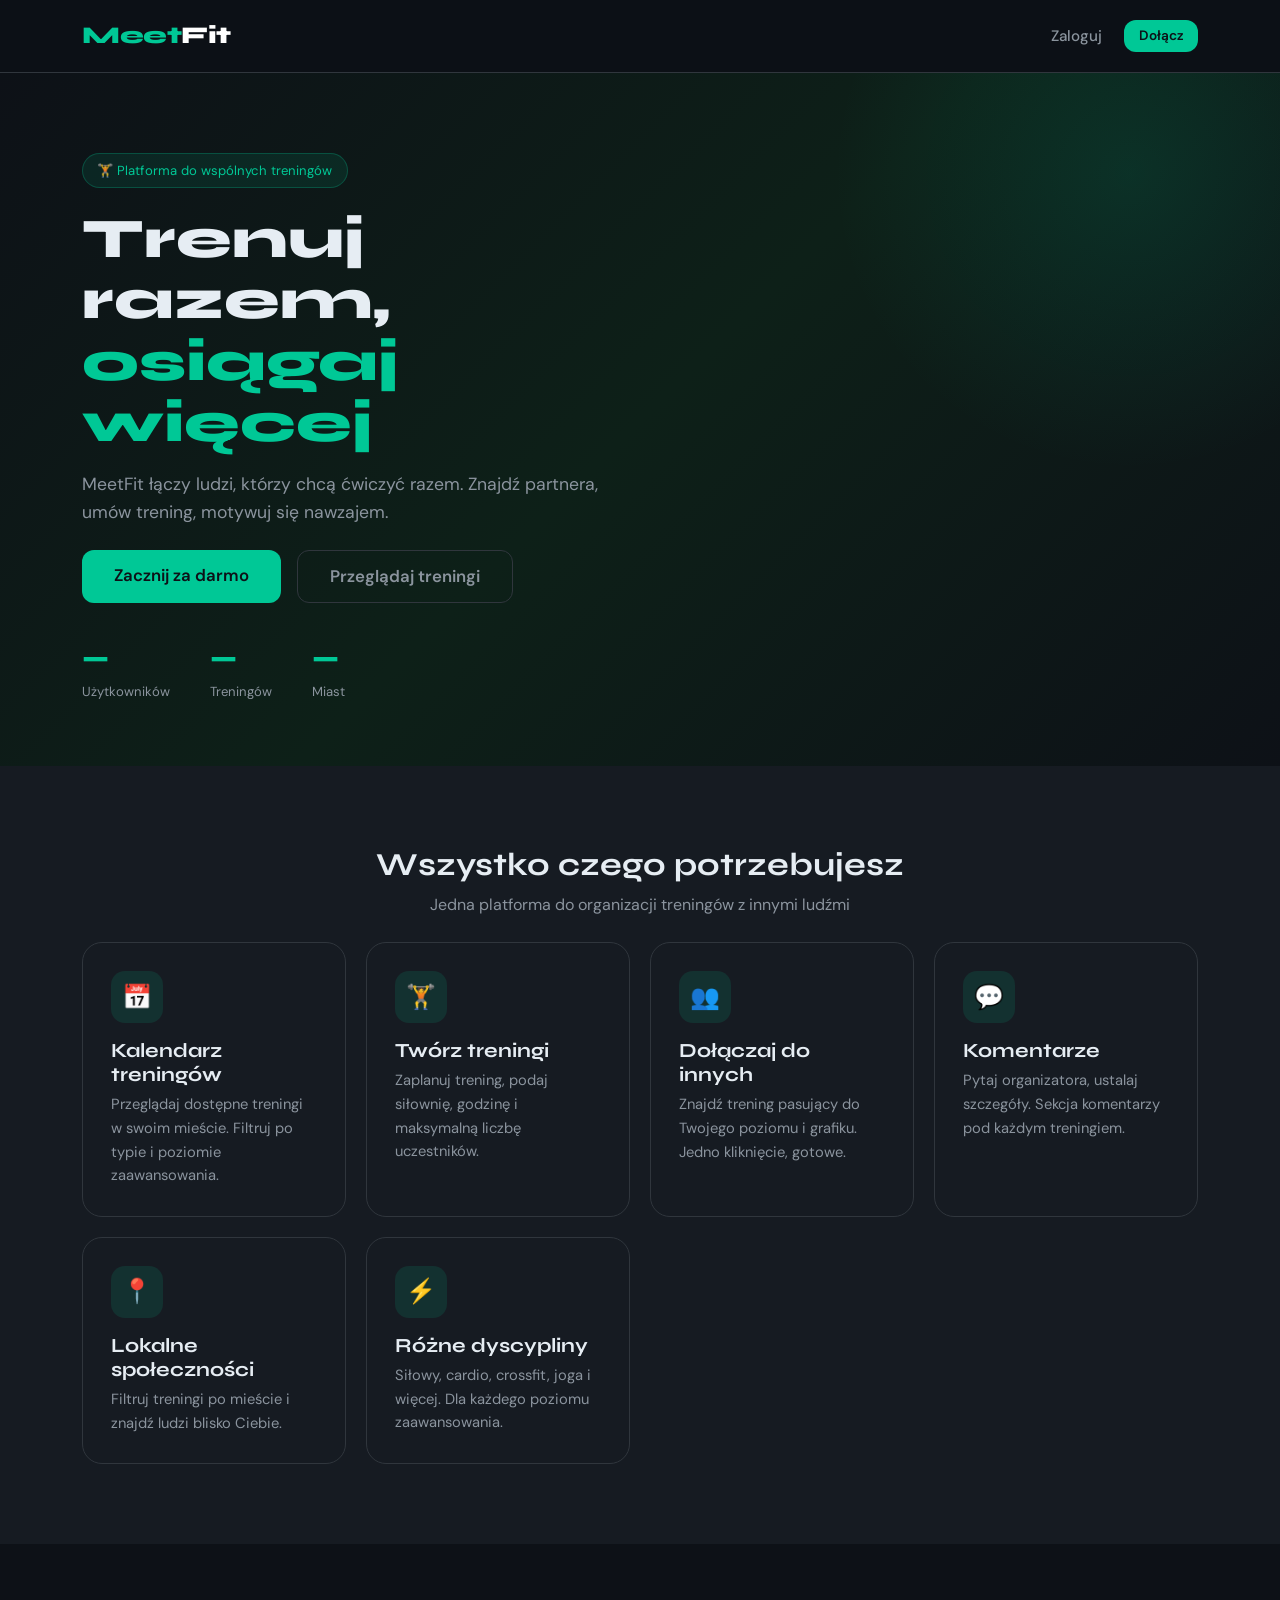
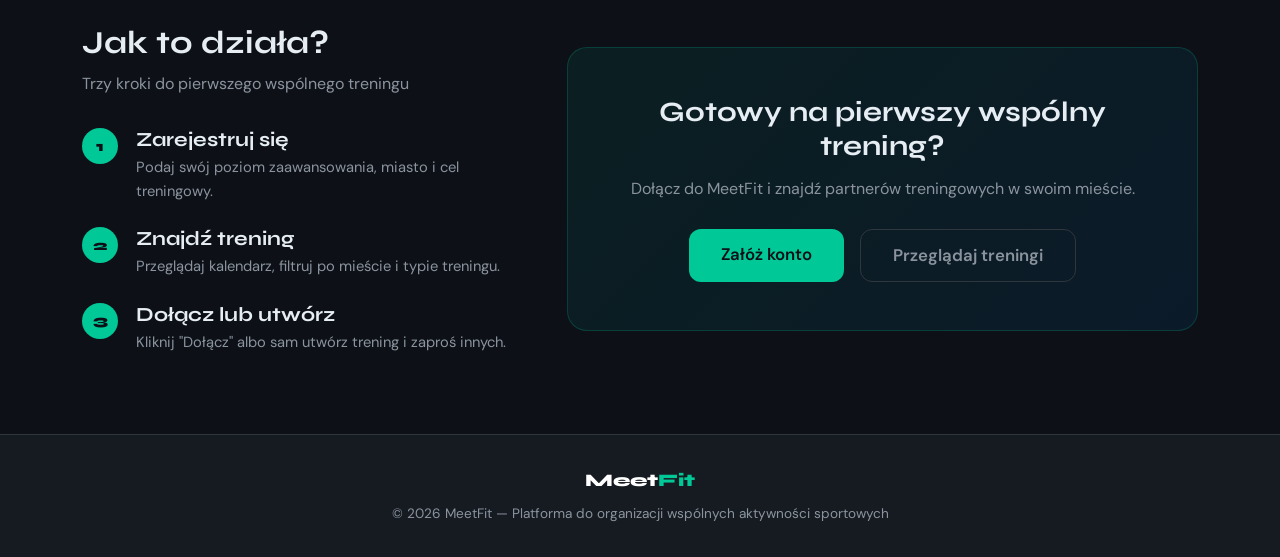
==== templates/index.html @ 0c9448d2 "Projekt zaliczeniowy ZPI - MeetFit" ====
<!DOCTYPE html>
<html lang="pl">
<head>
  <meta charset="UTF-8">
  <meta name="viewport" content="width=device-width, initial-scale=1.0">
  <title>MeetFit — Znajdź partnera treningowego</title>
  <link href="https://cdn.jsdelivr.net/npm/bootstrap@5.3.0/dist/css/bootstrap.min.css" rel="stylesheet">
  <link rel="stylesheet" href="/static/style.css">
  <style>
    .features-grid { display: grid; grid-template-columns: repeat(auto-fit, minmax(260px,1fr)); gap: 1.25rem; }
    .feature-card { background: var(--card-bg); border: 1px solid var(--border); border-radius: var(--radius-lg); padding: 1.75rem; transition: all 0.25s; }
    .feature-card:hover { border-color: var(--primary); transform: translateY(-4px); box-shadow: 0 8px 32px rgba(0,200,150,0.1); }
    .feature-icon { width: 52px; height: 52px; background: rgba(0,200,150,0.12); border-radius: 14px; display: flex; align-items: center; justify-content: center; font-size: 1.5rem; margin-bottom: 1rem; }
    .feature-card h5 { font-family: 'Syne', sans-serif; margin-bottom: 0.4rem; }
    .feature-card p { color: var(--text-muted); font-size: 0.92rem; margin: 0; }
    .step-num { width: 36px; height: 36px; background: var(--primary); color: var(--dark); border-radius: 50%; display: flex; align-items: center; justify-content: center; font-family: 'Syne', sans-serif; font-weight: 800; font-size: 0.9rem; flex-shrink: 0; }
    .step-row { display: flex; gap: 1.1rem; align-items: flex-start; }
    .hero-stats { display: flex; gap: 2.5rem; flex-wrap: wrap; margin-top: 2rem; }
    .hero-stat-num { font-family: 'Syne', sans-serif; font-weight: 800; font-size: 1.8rem; color: var(--primary); }
    .hero-stat-lbl { color: var(--text-muted); font-size: 0.82rem; }
    .cta-section { background: linear-gradient(135deg, rgba(0,200,150,0.08), rgba(0,145,255,0.08)); border: 1px solid rgba(0,200,150,0.2); border-radius: var(--radius-lg); padding: 3rem 2rem; text-align: center; }
  </style>
</head>
<body>
  <nav class="navbar navbar-expand-lg" id="app-navbar"></nav>

  <!-- HERO -->
  <section class="hero">
    <div class="container">
      <div class="row align-items-center g-4">
        <div class="col-lg-6">
          <div style="display:inline-flex;align-items:center;gap:0.5rem;background:rgba(0,200,150,0.1);border:1px solid rgba(0,200,150,0.25);border-radius:999px;padding:0.35rem 0.9rem;font-size:0.82rem;color:var(--primary);margin-bottom:1.25rem;">
            🏋️ Platforma do wspólnych treningów
          </div>
          <h1>Trenuj razem,<br><span>osiągaj więcej</span></h1>
          <p class="mt-3">MeetFit łączy ludzi, którzy chcą ćwiczyć razem. Znajdź partnera, umów trening, motywuj się nawzajem.</p>
          <div class="d-flex gap-3 mt-4 flex-wrap">
            <a href="/register" class="btn btn-primary btn-lg">Zacznij za darmo</a>
            <a href="/calendar" class="btn btn-outline-secondary btn-lg">Przeglądaj treningi</a>
          </div>
          <div class="hero-stats">
            <div><div class="hero-stat-num" id="stat-users">—</div><div class="hero-stat-lbl">Użytkowników</div></div>
            <div><div class="hero-stat-num" id="stat-trainings">—</div><div class="hero-stat-lbl">Treningów</div></div>
            <div><div class="hero-stat-num" id="stat-cities">—</div><div class="hero-stat-lbl">Miast</div></div>
          </div>
        </div>
        <div class="col-lg-6">
          <div id="featured-trainings" style="display:flex;flex-direction:column;gap:0.85rem;"></div>
        </div>
      </div>
    </div>
  </section>

  <!-- FEATURES -->
  <section style="padding: 5rem 0; background: var(--dark2);">
    <div class="container">
      <div class="text-center mb-4">
        <h2>Wszystko czego potrzebujesz</h2>
        <p style="color:var(--text-muted);max-width:480px;margin:0.5rem auto 0;">Jedna platforma do organizacji treningów z innymi ludźmi</p>
      </div>
      <div class="features-grid mt-4">
        <div class="feature-card">
          <div class="feature-icon">📅</div>
          <h5>Kalendarz treningów</h5>
          <p>Przeglądaj dostępne treningi w swoim mieście. Filtruj po typie i poziomie zaawansowania.</p>
        </div>
        <div class="feature-card">
          <div class="feature-icon">🏋️</div>
          <h5>Twórz treningi</h5>
          <p>Zaplanuj trening, podaj siłownię, godzinę i maksymalną liczbę uczestników.</p>
        </div>
        <div class="feature-card">
          <div class="feature-icon">👥</div>
          <h5>Dołączaj do innych</h5>
          <p>Znajdź trening pasujący do Twojego poziomu i grafiku. Jedno kliknięcie, gotowe.</p>
        </div>
        <div class="feature-card">
          <div class="feature-icon">💬</div>
          <h5>Komentarze</h5>
          <p>Pytaj organizatora, ustalaj szczegóły. Sekcja komentarzy pod każdym treningiem.</p>
        </div>
        <div class="feature-card">
          <div class="feature-icon">📍</div>
          <h5>Lokalne społeczności</h5>
          <p>Filtruj treningi po mieście i znajdź ludzi blisko Ciebie.</p>
        </div>
        <div class="feature-card">
          <div class="feature-icon">⚡</div>
          <h5>Różne dyscypliny</h5>
          <p>Siłowy, cardio, crossfit, joga i więcej. Dla każdego poziomu zaawansowania.</p>
        </div>
      </div>
    </div>
  </section>

  <!-- JAK TO DZIAŁA -->
  <section style="padding: 5rem 0;">
    <div class="container">
      <div class="row align-items-center g-5">
        <div class="col-lg-5">
          <h2>Jak to działa?</h2>
          <p style="color:var(--text-muted);margin-top:0.5rem;">Trzy kroki do pierwszego wspólnego treningu</p>
          <div style="display:flex;flex-direction:column;gap:1.5rem;margin-top:2rem;">
            <div class="step-row">
              <div class="step-num">1</div>
              <div>
                <h5 style="margin-bottom:0.25rem;">Zarejestruj się</h5>
                <p style="color:var(--text-muted);font-size:0.92rem;margin:0;">Podaj swój poziom zaawansowania, miasto i cel treningowy.</p>
              </div>
            </div>
            <div class="step-row">
              <div class="step-num">2</div>
              <div>
                <h5 style="margin-bottom:0.25rem;">Znajdź trening</h5>
                <p style="color:var(--text-muted);font-size:0.92rem;margin:0;">Przeglądaj kalendarz, filtruj po mieście i typie treningu.</p>
              </div>
            </div>
            <div class="step-row">
              <div class="step-num">3</div>
              <div>
                <h5 style="margin-bottom:0.25rem;">Dołącz lub utwórz</h5>
                <p style="color:var(--text-muted);font-size:0.92rem;margin:0;">Kliknij "Dołącz" albo sam utwórz trening i zaproś innych.</p>
              </div>
            </div>
          </div>
        </div>
        <div class="col-lg-7">
          <div class="cta-section">
            <h3 style="margin-bottom:0.75rem;">Gotowy na pierwszy wspólny trening?</h3>
            <p style="color:var(--text-muted);margin-bottom:1.75rem;">Dołącz do MeetFit i znajdź partnerów treningowych w swoim mieście.</p>
            <div class="d-flex gap-3 justify-content-center flex-wrap">
              <a href="/register" class="btn btn-primary btn-lg">Załóż konto</a>
              <a href="/calendar" class="btn btn-outline-secondary btn-lg">Przeglądaj treningi</a>
            </div>
          </div>
        </div>
      </div>
    </div>
  </section>

  <!-- FOOTER -->
  <footer style="background:var(--dark2);border-top:1px solid var(--border);padding:2rem 0;text-align:center;color:var(--text-muted);font-size:0.85rem;">
    <div class="container">
      <span style="font-family:'Syne',sans-serif;font-weight:800;font-size:1.1rem;color:var(--white);">Meet<span style="color:var(--primary);">Fit</span></span>
      <p style="margin:0.5rem 0 0;">© 2026 MeetFit — Platforma do organizacji wspólnych aktywności sportowych</p>
    </div>
  </footer>

  <script src="https://cdn.jsdelivr.net/npm/bootstrap@5.3.0/dist/js/bootstrap.bundle.min.js"></script>
  <script src="/static/app.js"></script>
  <script>
  async function loadStats(){
    try {
      const d = await api('/api/trainings');
      const m = await api('/api/me');
      document.getElementById('stat-trainings').textContent = d.trainings.length;
      const cities = new Set(d.trainings.map(t=>t.location.city));
      document.getElementById('stat-cities').textContent = cities.size;
    } catch(e){}
    try {
      const d = await api('/api/users');
      document.getElementById('stat-users').textContent = d.users.length;
    } catch(e){ document.getElementById('stat-users').textContent = '—'; }
  }

  async function loadFeatured(){
    try {
      const d = await api('/api/trainings');
      const el = document.getElementById('featured-trainings');
      const upcoming = d.trainings.slice(0,3);
      if(!upcoming.length){ el.innerHTML=''; return; }
      el.innerHTML = upcoming.map(t=>`
        <a href="/training/${t.id}" style="text-decoration:none;">
          <div style="background:var(--card-bg);border:1px solid var(--border);border-radius:var(--radius-lg);padding:1.1rem 1.25rem;display:flex;align-items:center;gap:1rem;transition:all 0.2s;" onmouseover="this.style.borderColor='var(--primary)'" onmouseout="this.style.borderColor='var(--border)'">
            <div style="width:46px;height:46px;background:rgba(0,200,150,0.1);border-radius:12px;display:flex;align-items:center;justify-content:center;font-size:1.3rem;flex-shrink:0;">
              ${{strength:'🏋️',cardio:'🏃',yoga:'🧘',crossfit:'⚡',other:'💪'}[t.training_type]||'💪'}
            </div>
            <div style="flex:1;min-width:0;">
              <div style="font-family:'Syne',sans-serif;font-weight:700;color:var(--text);white-space:nowrap;overflow:hidden;text-overflow:ellipsis;">${escHtml(t.title)}</div>
              <div style="font-size:0.82rem;color:var(--text-muted);">${t.location.city} · ${fmtDate(t.schedule.date)} · ${fmtTime(t.schedule.start_time)}</div>
            </div>
            <div style="text-align:right;flex-shrink:0;">
              <div style="font-size:0.78rem;color:var(--primary);font-weight:600;">${t.current_participants}/${t.max_participants}</div>
              <div style="font-size:0.72rem;color:var(--text-muted);">miejsc</div>
            </div>
          </div>
        </a>
      `).join('');
    } catch(e){}
  }

  document.addEventListener('DOMContentLoaded', ()=>{
    loadStats();
    loadFeatured();
  });
  </script>
</body>
</html>
---- static/style.css ----
@import url('https://fonts.googleapis.com/css2?family=Syne:wght@400;600;700;800&family=DM+Sans:wght@300;400;500;600&display=swap');

:root {
  --primary: #00c896;
  --primary-dark: #00a87e;
  --primary-light: #e0fff6;
  --accent: #ff5757;
  --dark: #0d1117;
  --dark2: #161b22;
  --dark3: #21262d;
  --border: #30363d;
  --text: #e6edf3;
  --text-muted: #8b949e;
  --white: #ffffff;
  --card-bg: #161b22;
  --radius: 12px;
  --radius-lg: 20px;
  --shadow: 0 4px 24px rgba(0,0,0,0.35);
  --transition: 0.2s ease;
}

* { margin: 0; padding: 0; box-sizing: border-box; }

html { scroll-behavior: smooth; }

body {
  font-family: 'DM Sans', sans-serif;
  background: var(--dark);
  color: var(--text);
  min-height: 100vh;
  line-height: 1.6;
}

h1,h2,h3,h4,h5,h6 {
  font-family: 'Syne', sans-serif;
  font-weight: 700;
  line-height: 1.2;
}

a { color: var(--primary); text-decoration: none; transition: color var(--transition); }
a:hover { color: var(--primary-dark); }

/* ─── NAVBAR ─── */
.navbar {
  background: rgba(13,17,23,0.95) !important;
  backdrop-filter: blur(12px);
  border-bottom: 1px solid var(--border);
  padding: 0.75rem 0;
  position: sticky;
  top: 0;
  z-index: 1000;
}

.navbar-brand {
  font-family: 'Syne', sans-serif;
  font-weight: 800;
  font-size: 1.5rem;
  color: var(--white) !important;
  letter-spacing: -0.5px;
}

.navbar-brand span { color: var(--primary); }

.nav-link {
  color: var(--text-muted) !important;
  font-weight: 500;
  padding: 0.4rem 0.9rem !important;
  border-radius: 8px;
  transition: all var(--transition);
  font-size: 0.95rem;
}

.nav-link:hover, .nav-link.active {
  color: var(--white) !important;
  background: var(--dark3);
}

.navbar-toggler { border-color: var(--border); }
.navbar-toggler-icon { filter: invert(1); }

/* ─── BUTTONS ─── */
.btn {
  font-family: 'DM Sans', sans-serif;
  font-weight: 600;
  border-radius: var(--radius);
  padding: 0.55rem 1.4rem;
  transition: all var(--transition);
  border: none;
  cursor: pointer;
  font-size: 0.95rem;
}

.btn-primary {
  background: var(--primary);
  color: var(--dark);
}
.btn-primary:hover {
  background: var(--primary-dark);
  color: var(--dark);
  transform: translateY(-1px);
  box-shadow: 0 6px 20px rgba(0,200,150,0.35);
}

.btn-outline-primary {
  border: 1.5px solid var(--primary);
  color: var(--primary);
  background: transparent;
}
.btn-outline-primary:hover {
  background: var(--primary);
  color: var(--dark);
}

.btn-danger {
  background: var(--accent);
  color: var(--white);
}
.btn-danger:hover {
  background: #e04040;
  transform: translateY(-1px);
}

.btn-outline-secondary {
  border: 1.5px solid var(--border);
  color: var(--text-muted);
  background: transparent;
}
.btn-outline-secondary:hover {
  background: var(--dark3);
  color: var(--text);
  border-color: var(--text-muted);
}

.btn-sm { padding: 0.35rem 0.9rem; font-size: 0.85rem; }
.btn-lg { padding: 0.8rem 2rem; font-size: 1.05rem; }

/* ─── CARDS ─── */
.card {
  background: var(--card-bg);
  border: 1px solid var(--border);
  border-radius: var(--radius-lg);
  transition: all 0.25s ease;
  overflow: hidden;
}

.card:hover {
  border-color: var(--primary);
  transform: translateY(-3px);
  box-shadow: 0 8px 32px rgba(0,200,150,0.12);
}

.card-body { padding: 1.5rem; }
.card-title { color: var(--text); font-family: 'Syne', sans-serif; margin-bottom: 0.6rem; }
.card-text { color: var(--text-muted); font-size: 0.95rem; }

/* ─── FORMS ─── */
.form-control, .form-select {
  background: var(--dark3);
  border: 1px solid var(--border);
  color: var(--text);
  border-radius: var(--radius);
  padding: 0.65rem 1rem;
  transition: all var(--transition);
  font-family: 'DM Sans', sans-serif;
}

.form-control:focus, .form-select:focus {
  background: var(--dark3);
  border-color: var(--primary);
  color: var(--text);
  box-shadow: 0 0 0 3px rgba(0,200,150,0.15);
}

.form-control::placeholder { color: var(--text-muted); }
.form-label { color: var(--text); font-weight: 500; margin-bottom: 0.4rem; font-size: 0.92rem; }
.form-text { color: var(--text-muted); font-size: 0.82rem; }
.form-select option { background: var(--dark3); }

/* ─── BADGES ─── */
.badge {
  border-radius: 6px;
  font-weight: 600;
  font-size: 0.78rem;
  padding: 0.3rem 0.65rem;
  font-family: 'DM Sans', sans-serif;
}

.badge-type-strength  { background: rgba(67,97,238,0.2);  color: #6b8fff; }
.badge-type-cardio    { background: rgba(255,87,87,0.2);   color: #ff8080; }
.badge-type-yoga      { background: rgba(138,43,226,0.2);  color: #b87fff; }
.badge-type-crossfit  { background: rgba(255,152,0,0.2);   color: #ffb74d; }
.badge-type-other     { background: rgba(32,201,151,0.2);  color: #4fffba; }

.badge-easy   { background: rgba(0,200,150,0.15); color: var(--primary); }
.badge-medium { background: rgba(255,193,7,0.15);  color: #ffd700; }
.badge-hard   { background: rgba(255,87,87,0.15);  color: var(--accent); }

/* ─── ALERTS ─── */
.alert {
  border-radius: var(--radius);
  border: 1px solid;
  padding: 0.85rem 1.1rem;
  font-size: 0.93rem;
}
.alert-success { background: rgba(0,200,150,0.1); border-color: rgba(0,200,150,0.3); color: var(--primary); }
.alert-danger  { background: rgba(255,87,87,0.1);  border-color: rgba(255,87,87,0.3);  color: #ff8080; }
.alert-info    { background: rgba(14,165,233,0.1); border-color: rgba(14,165,233,0.3); color: #60c8f5; }
.alert-warning { background: rgba(255,193,7,0.1);  border-color: rgba(255,193,7,0.3);  color: #ffd700; }

/* ─── MODALS ─── */
.modal-content {
  background: var(--dark2);
  border: 1px solid var(--border);
  border-radius: var(--radius-lg);
  color: var(--text);
}
.modal-header {
  border-bottom: 1px solid var(--border);
  padding: 1.25rem 1.5rem;
}
.modal-body   { padding: 1.5rem; }
.modal-footer { border-top: 1px solid var(--border); padding: 1.25rem 1.5rem; }
.modal-title  { font-family: 'Syne', sans-serif; font-weight: 700; }
.btn-close    { filter: invert(1) opacity(0.6); }
.btn-close:hover { filter: invert(1) opacity(1); }

/* ─── TABS ─── */
.nav-tabs {
  border-bottom: 1px solid var(--border);
  gap: 4px;
}
.nav-tabs .nav-link {
  color: var(--text-muted) !important;
  border: 1px solid transparent;
  border-radius: var(--radius) var(--radius) 0 0;
  padding: 0.55rem 1.2rem !important;
  font-weight: 500;
}
.nav-tabs .nav-link.active {
  color: var(--primary) !important;
  background: var(--dark2);
  border-color: var(--border) var(--border) var(--dark2);
}
.tab-content {
  background: var(--dark2);
  border: 1px solid var(--border);
  border-top: none;
  border-radius: 0 0 var(--radius-lg) var(--radius-lg);
  padding: 1.5rem;
}

/* ─── DROPDOWN ─── */
.dropdown-menu {
  background: var(--dark2);
  border: 1px solid var(--border);
  border-radius: var(--radius);
  box-shadow: var(--shadow);
  min-width: 200px;
  padding: 0.4rem;
}
.dropdown-item {
  color: var(--text-muted);
  border-radius: 8px;
  padding: 0.5rem 0.85rem;
  font-size: 0.92rem;
  transition: all var(--transition);
  display: flex;
  align-items: center;
  gap: 0.5rem;
}
.dropdown-item:hover { background: var(--dark3); color: var(--text); }
.dropdown-item.text-danger { color: var(--accent) !important; }
.dropdown-divider { border-color: var(--border); margin: 0.3rem 0; }

/* ─── SPINNER ─── */
.spinner-border { color: var(--primary) !important; }

/* ─── FULLCALENDAR DARK ─── */
.fc { --fc-border-color: var(--border); --fc-today-bg-color: rgba(0,200,150,0.07); }
.fc-toolbar-title { font-family: 'Syne', sans-serif !important; color: var(--text) !important; font-size: 1.2rem !important; }
.fc-col-header-cell-cushion,
.fc-daygrid-day-number { color: var(--text-muted) !important; text-decoration: none !important; }
.fc-button { background: var(--dark3) !important; border-color: var(--border) !important; color: var(--text) !important; font-family: 'DM Sans', sans-serif !important; }
.fc-button:hover { background: var(--primary) !important; border-color: var(--primary) !important; color: var(--dark) !important; }
.fc-button-active { background: var(--primary) !important; border-color: var(--primary) !important; color: var(--dark) !important; }
.fc-daygrid-day { background: var(--dark2) !important; }
.fc-event { border-radius: 6px !important; border: none !important; font-size: 0.8rem !important; }

/* ─── PAGE HEADER ─── */
.page-header {
  padding: 2.5rem 0 1.5rem;
  border-bottom: 1px solid var(--border);
  margin-bottom: 2rem;
}
.page-header h1 { font-size: 2rem; }

/* ─── TRAINING CARD ─── */
.training-card { cursor: pointer; }
.training-card .card-body { display: flex; flex-direction: column; gap: 0.5rem; }
.training-meta { display: flex; flex-wrap: wrap; gap: 0.5rem; align-items: center; }
.training-meta-item { display: flex; align-items: center; gap: 0.3rem; color: var(--text-muted); font-size: 0.87rem; }
.participants-bar { background: var(--dark3); border-radius: 999px; height: 5px; overflow: hidden; }
.participants-bar-fill { background: var(--primary); height: 100%; border-radius: 999px; transition: width 0.3s ease; }

/* ─── PROFILE AVATAR ─── */
.avatar {
  width: 44px; height: 44px;
  background: linear-gradient(135deg, var(--primary), #0091ff);
  border-radius: 50%;
  display: flex; align-items: center; justify-content: center;
  font-family: 'Syne', sans-serif;
  font-weight: 700;
  color: var(--dark);
  font-size: 1rem;
  flex-shrink: 0;
}
.avatar-lg {
  width: 88px; height: 88px;
  font-size: 2rem;
}

/* ─── STAT CARD ─── */
.stat-card {
  background: var(--card-bg);
  border: 1px solid var(--border);
  border-radius: var(--radius-lg);
  padding: 1.5rem;
  text-align: center;
  transition: all 0.25s;
}
.stat-card:hover { border-color: var(--primary); box-shadow: 0 4px 24px rgba(0,200,150,0.1); }
.stat-value { font-family: 'Syne', sans-serif; font-size: 2.2rem; font-weight: 800; color: var(--primary); line-height: 1; }
.stat-label { color: var(--text-muted); font-size: 0.82rem; text-transform: uppercase; letter-spacing: 0.05em; margin-top: 0.3rem; }

/* ─── COMMENT ─── */
.comment {
  background: var(--dark3);
  border-radius: var(--radius);
  padding: 1rem 1.1rem;
  display: flex;
  gap: 0.85rem;
}
.comment-body { flex: 1; }
.comment-author { font-weight: 600; font-size: 0.9rem; color: var(--text); }
.comment-time { font-size: 0.78rem; color: var(--text-muted); }
.comment-text { font-size: 0.92rem; color: var(--text-muted); margin-top: 0.2rem; }

/* ─── HERO ─── */
.hero {
  background: linear-gradient(135deg, var(--dark) 0%, #0d2018 50%, var(--dark) 100%);
  padding: 5rem 0 4rem;
  position: relative;
  overflow: hidden;
}
.hero::before {
  content: '';
  position: absolute;
  width: 600px; height: 600px;
  background: radial-gradient(circle, rgba(0,200,150,0.12) 0%, transparent 70%);
  top: -200px; right: -150px;
  pointer-events: none;
}
.hero h1 { font-size: clamp(2.2rem, 5vw, 3.5rem); font-weight: 800; line-height: 1.1; }
.hero h1 span { color: var(--primary); }
.hero p { color: var(--text-muted); font-size: 1.1rem; max-width: 520px; }

/* ─── FILTER BAR ─── */
.filter-bar {
  background: var(--dark2);
  border: 1px solid var(--border);
  border-radius: var(--radius-lg);
  padding: 1rem 1.25rem;
  margin-bottom: 1.5rem;
  display: flex; flex-wrap: wrap; gap: 0.75rem; align-items: center;
}

/* ─── EMPTY STATE ─── */
.empty-state {
  text-align: center;
  padding: 3rem 1rem;
  color: var(--text-muted);
}
.empty-state-icon { font-size: 3rem; margin-bottom: 1rem; opacity: 0.4; }
.empty-state h4 { color: var(--text); margin-bottom: 0.5rem; font-size: 1.1rem; }

/* ─── LOADING ─── */
.loading-state { text-align: center; padding: 3rem; color: var(--text-muted); }

/* ─── CHART CONTAINER ─── */
.chart-box {
  background: var(--card-bg);
  border: 1px solid var(--border);
  border-radius: var(--radius-lg);
  padding: 1.5rem;
}
.chart-box h5 { font-family: 'Syne', sans-serif; margin-bottom: 1rem; color: var(--text); font-size: 1rem; }

/* ─── SETTINGS ─── */
.settings-card {
  background: var(--card-bg);
  border: 1px solid var(--border);
  border-radius: var(--radius-lg);
  padding: 1.75rem;
  margin-bottom: 1.5rem;
}
.settings-card h4 {
  font-size: 1.05rem;
  padding-bottom: 1rem;
  border-bottom: 1px solid var(--border);
  margin-bottom: 1.25rem;
  color: var(--text);
}

/* ─── RESPONSIVE ─── */
@media (max-width: 768px) {
  .page-header h1 { font-size: 1.6rem; }
  .hero { padding: 3.5rem 0 2.5rem; }
  .filter-bar { flex-direction: column; }
  .filter-bar .form-control, .filter-bar .form-select { width: 100%; }
}

/* ─── SCROLLBAR ─── */
::-webkit-scrollbar { width: 6px; }
::-webkit-scrollbar-track { background: var(--dark); }
::-webkit-scrollbar-thumb { background: var(--border); border-radius: 3px; }
::-webkit-scrollbar-thumb:hover { background: var(--text-muted); }
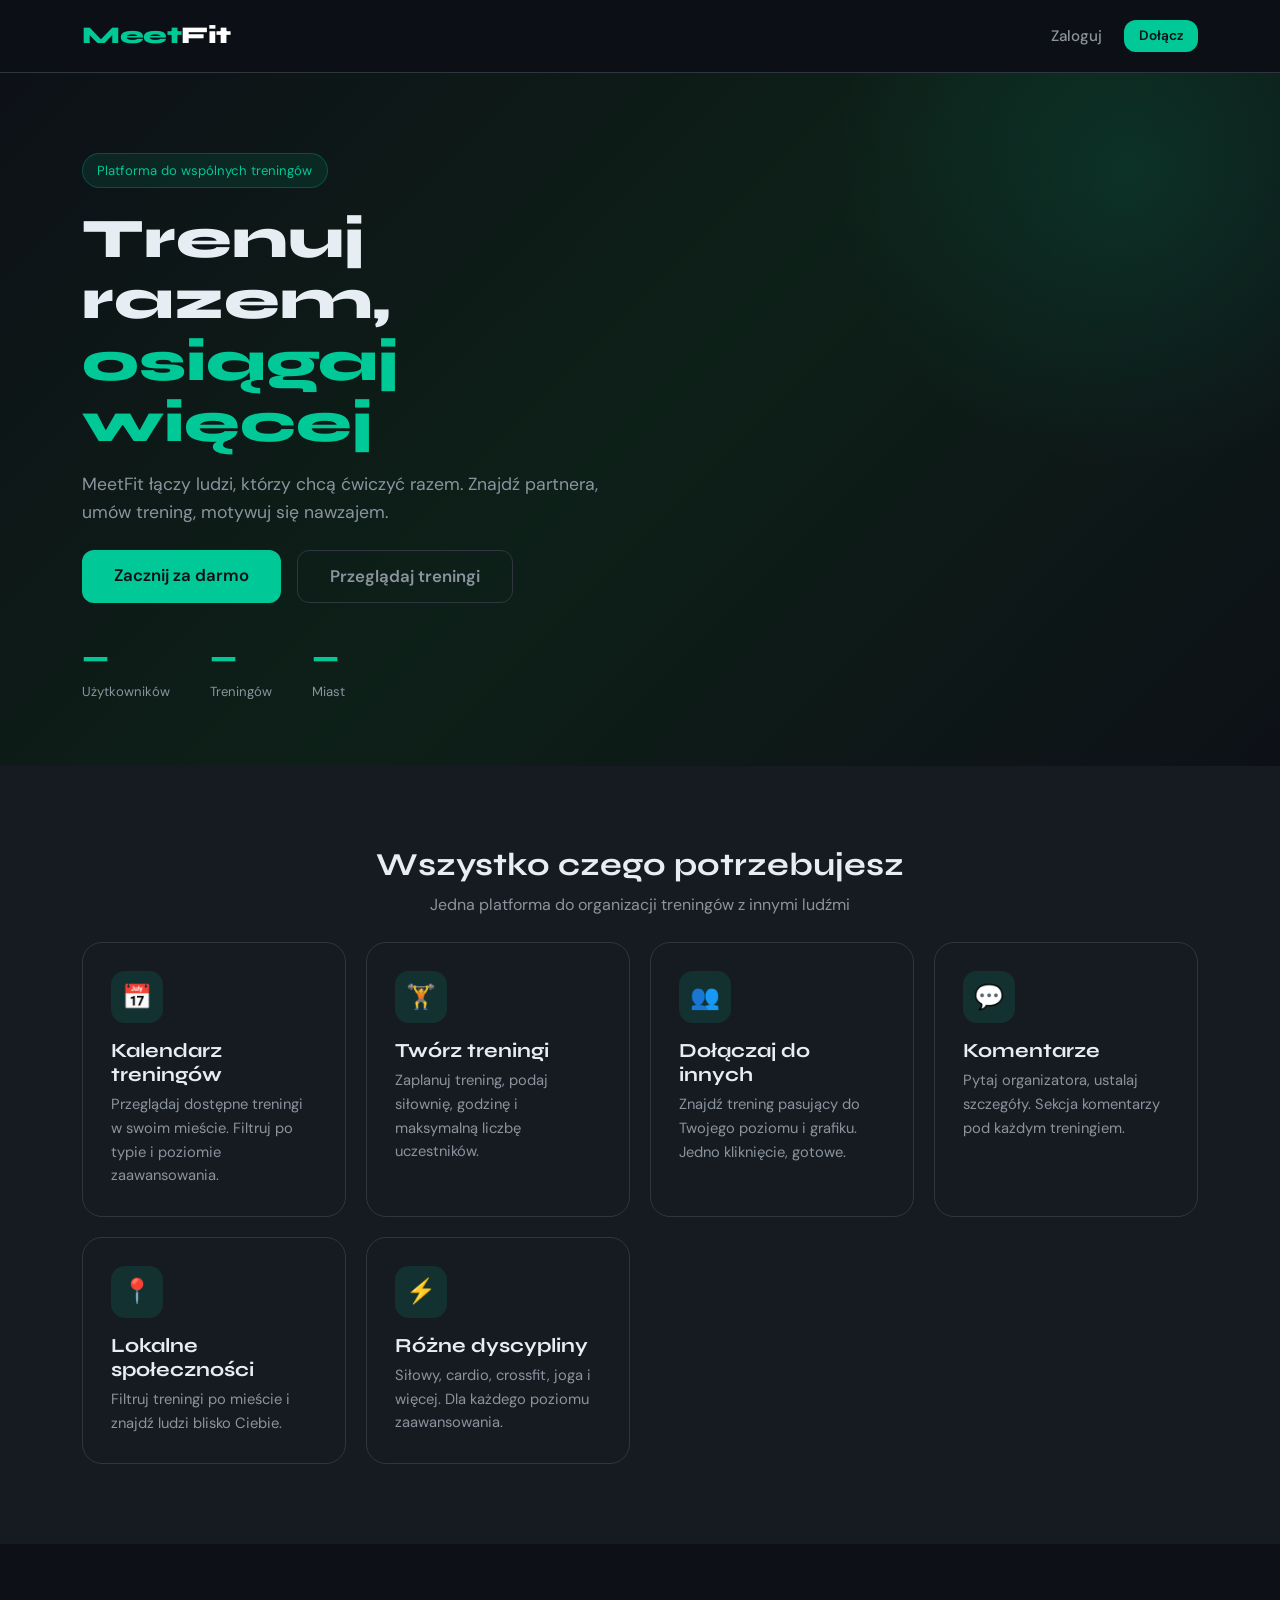
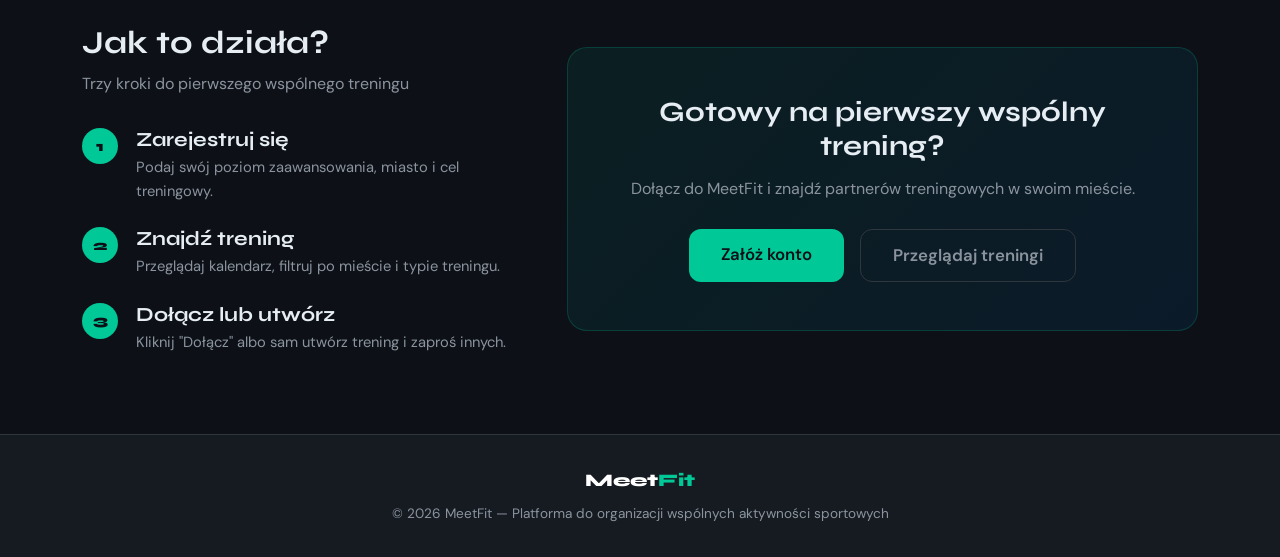
==== commit 30fb8e7e: "Update index.html" ====
--- a/templates/index.html
+++ b/templates/index.html
@@ -30,7 +30,7 @@
       <div class="row align-items-center g-4">
         <div class="col-lg-6">
           <div style="display:inline-flex;align-items:center;gap:0.5rem;background:rgba(0,200,150,0.1);border:1px solid rgba(0,200,150,0.25);border-radius:999px;padding:0.35rem 0.9rem;font-size:0.82rem;color:var(--primary);margin-bottom:1.25rem;">
-            🏋️ Platforma do wspólnych treningów
+            Platforma do wspólnych treningów
           </div>
           <h1>Trenuj razem,<br><span>osiągaj więcej</span></h1>
           <p class="mt-3">MeetFit łączy ludzi, którzy chcą ćwiczyć razem. Znajdź partnera, umów trening, motywuj się nawzajem.</p>
@@ -125,13 +125,8 @@
           </div>
         </div>
         <div class="col-lg-7">
-          <div class="cta-section">
-            <h3 style="margin-bottom:0.75rem;">Gotowy na pierwszy wspólny trening?</h3>
-            <p style="color:var(--text-muted);margin-bottom:1.75rem;">Dołącz do MeetFit i znajdź partnerów treningowych w swoim mieście.</p>
-            <div class="d-flex gap-3 justify-content-center flex-wrap">
-              <a href="/register" class="btn btn-primary btn-lg">Załóż konto</a>
-              <a href="/calendar" class="btn btn-outline-secondary btn-lg">Przeglądaj treningi</a>
-            </div>
+          <div class="cta-section" id="cta-section">
+            <!-- wypełniane przez JS zależnie od stanu logowania -->
           </div>
         </div>
       </div>
@@ -152,15 +147,49 @@
   async function loadStats(){
     try {
       const d = await api('/api/trainings');
-      const m = await api('/api/me');
       document.getElementById('stat-trainings').textContent = d.trainings.length;
       const cities = new Set(d.trainings.map(t=>t.location.city));
       document.getElementById('stat-cities').textContent = cities.size;
     } catch(e){}
+    // liczba użytkowników — bez logowania pokazujemy —
     try {
-      const d = await api('/api/users');
-      document.getElementById('stat-users').textContent = d.users.length;
-    } catch(e){ document.getElementById('stat-users').textContent = '—'; }
+      const me = await api('/api/me');
+      if(me.logged_in){
+        const d = await api('/api/users');
+        document.getElementById('stat-users').textContent = d.users.length;
+        renderCTA(true, me.user);
+      } else {
+        document.getElementById('stat-users').textContent = '—';
+        renderCTA(false, null);
+      }
+    } catch(e){
+      document.getElementById('stat-users').textContent = '—';
+      renderCTA(false, null);
+    }
+  }
+
+  function renderCTA(loggedIn, user){
+    const el = document.getElementById('cta-section');
+    if(!el) return;
+    if(loggedIn){
+      el.innerHTML = `
+        <h3 style="margin-bottom:0.75rem;">Cześć, ${escHtml(user.first_name)}! 👋</h3>
+        <p style="color:var(--text-muted);margin-bottom:1.75rem;">Gotowy na kolejny trening? Sprawdź co dzieje się w Twoim mieście.</p>
+        <div class="d-flex gap-3 justify-content-center flex-wrap">
+          <a href="/calendar" class="btn btn-primary btn-lg">Przeglądaj treningi</a>
+          <a href="/create-training" class="btn btn-outline-secondary btn-lg">Utwórz trening</a>
+        </div>
+      `;
+    } else {
+      el.innerHTML = `
+        <h3 style="margin-bottom:0.75rem;">Gotowy na pierwszy wspólny trening?</h3>
+        <p style="color:var(--text-muted);margin-bottom:1.75rem;">Dołącz do MeetFit i znajdź partnerów treningowych w swoim mieście.</p>
+        <div class="d-flex gap-3 justify-content-center flex-wrap">
+          <a href="/register" class="btn btn-primary btn-lg">Załóż konto</a>
+          <a href="/calendar" class="btn btn-outline-secondary btn-lg">Przeglądaj treningi</a>
+        </div>
+      `;
+    }
   }
 
   async function loadFeatured(){
